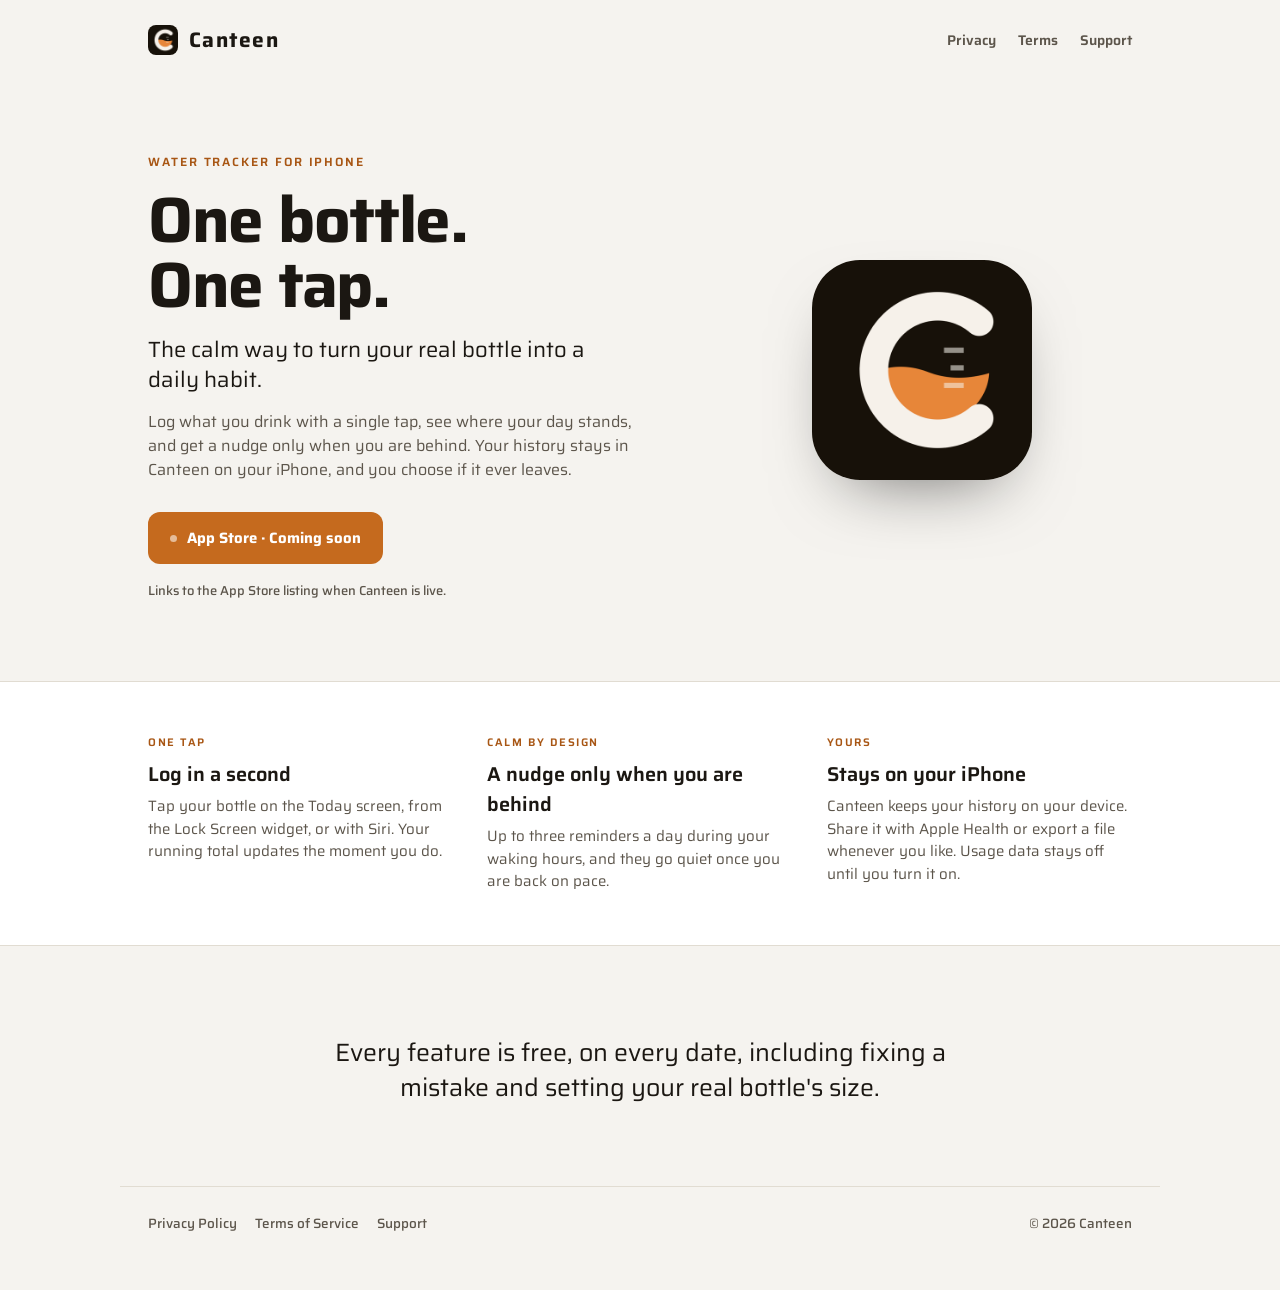
==== index.html @ 7a8dfb1c "Add canteenwaterapp.com landing page and legal docs First version of the public Canteen site as a pl" ====
<!DOCTYPE html>
<html lang="en">
<head>
<meta charset="utf-8">
<meta name="viewport" content="width=device-width, initial-scale=1">
<title>Canteen · Water Tracker for iPhone</title>
<link rel="icon" type="image/png" sizes="32x32" href="favicon-32.png">
<link rel="icon" type="image/png" sizes="16x16" href="favicon-16.png">
<link rel="apple-touch-icon" sizes="180x180" href="apple-touch-icon.png">
<meta name="description" content="Canteen is a calm water tracker for iPhone. Log your real bottle with one tap, get a nudge only when you're behind, and keep your history on your device. Every feature is free.">
<link rel="stylesheet" href="canteen.css">
</head>
<body>

  <header class="nav">
    <a class="brand" href="/"><img src="icon-512.png" alt="Canteen app icon"><span class="wm">Canteen</span></a>
    <nav class="links">
      <a href="privacy.html">Privacy</a>
      <a href="terms.html">Terms</a>
      <a href="mailto:support@canteenwaterapp.com">Support</a>
    </nav>
  </header>

  <main>
    <section class="hero">
      <div>
        <p class="eyebrow">Water tracker for iPhone</p>
        <h1>One bottle. One tap.</h1>
        <p class="tag">The calm way to turn your real bottle into a daily habit.</p>
        <p class="sub">Log what you drink with a single tap, see where your day stands, and get a nudge only when you are behind. Your history stays in Canteen on your iPhone, and you choose if it ever leaves.</p>
        <div class="cta">
          <!-- TODO: replace href and label with the real App Store listing URL once the app is live. -->
          <a class="pill" href="#" aria-label="Canteen is coming to the App Store"><span class="dot"></span>App Store · Coming soon</a>
          <span class="note">Links to the App Store listing when Canteen is live.</span>
        </div>
      </div>
      <div>
        <img class="mark" src="icon-512.png" alt="Canteen app icon: a canteen cup filling with water">
      </div>
    </section>

    <section class="band">
      <div class="feats">
        <div class="feat">
          <div class="k">One tap</div>
          <h3>Log in a second</h3>
          <p>Tap your bottle on the Today screen, from the Lock Screen widget, or with Siri. Your running total updates the moment you do.</p>
        </div>
        <div class="feat">
          <div class="k">Calm by design</div>
          <h3>A nudge only when you are behind</h3>
          <p>Up to three reminders a day during your waking hours, and they go quiet once you are back on pace.</p>
        </div>
        <div class="feat">
          <div class="k">Yours</div>
          <h3>Stays on your iPhone</h3>
          <p>Canteen keeps your history on your device. Share it with Apple Health or export a file whenever you like. Usage data stays off until you turn it on.</p>
        </div>
      </div>
    </section>

    <section class="closing">
      <p>Every feature is free, on every date, including fixing a mistake and setting your real bottle's size.</p>
    </section>
  </main>

  <footer class="foot">
    <div>
      <a href="privacy.html">Privacy Policy</a><a href="terms.html">Terms of Service</a><a href="mailto:support@canteenwaterapp.com">Support</a>
    </div>
    <div>© 2026 Canteen</div>
  </footer>

</body>
</html>
---- canteen.css ----
/* Canteen · canteenwaterapp.com shared styles (Readout v3) */
@import url('https://fonts.googleapis.com/css2?family=Saira:wght@400;500;600;700&family=IBM+Plex+Mono:wght@500;600&display=swap');

:root{
  /* Readout v3 · warm dark (home) */
  --bg:#17130E; --surface:#221C16; --surface2:#2A231B;
  --divider:#2E2820; --border:#776F63;
  --t1:#F1EEE8; --t2:#A69F93;
  --accent:#E6853C; --accent-text:#E6853C; --accent-ink:#17130E;
  --seg-off:#3A332A;
  --disp:'IBM Plex Mono',ui-monospace,monospace;
  --ui:'Saira',system-ui,-apple-system,Segoe UI,sans-serif;
}
@media (prefers-color-scheme: light){
  :root{
    /* Readout v3 · warm paper */
    --bg:#F5F3EF; --surface:#FFFFFF; --surface2:#EEEAE3;
    --divider:#E1DCD2; --border:#6E6659;
    --t1:#1B1712; --t2:#5C554B;
    --accent:#C56A1E; --accent-text:#A85614; --accent-ink:#FFFFFF;
    --seg-off:#E4E0D8;
  }
}

*{box-sizing:border-box;}
html{scroll-behavior:smooth;}
body{margin:0;background:var(--bg);color:var(--t1);
  font-family:var(--ui);line-height:1.5;-webkit-font-smoothing:antialiased;}
a{color:var(--accent-text);text-underline-offset:2px;}
.num{font-family:var(--disp);font-variant-numeric:tabular-nums;}

/* header */
.nav{max-width:1040px;margin:0 auto;padding:24px 28px;display:flex;align-items:center;justify-content:space-between;gap:20px;}
.brand{display:flex;align-items:center;gap:11px;text-decoration:none;}
.brand img{width:30px;height:30px;border-radius:8px;flex:none;display:block;}
.brand .wm{font-weight:700;font-size:21px;letter-spacing:0.06em;color:var(--t1);}
.nav .links{display:flex;gap:22px;font:600 14px var(--ui);}
.nav .links a{color:var(--t2);text-decoration:none;}
.nav .links a:hover{color:var(--accent-text);}

/* homepage hero */
.hero{max-width:1040px;margin:0 auto;padding:60px 28px 44px;display:grid;grid-template-columns:1.1fr 0.9fr;gap:52px;align-items:center;}
@media(max-width:760px){.hero{grid-template-columns:1fr;gap:40px;padding-top:36px;}}
.hero .eyebrow{font:600 12px var(--ui);letter-spacing:0.16em;text-transform:uppercase;color:var(--accent-text);}
.hero h1{font-weight:700;font-size:clamp(40px,6.2vw,64px);line-height:1.02;letter-spacing:-0.02em;margin:16px 0 0;text-wrap:balance;}
.hero .tag{font-size:clamp(18px,2.3vw,22px);color:var(--t1);margin:18px 0 0;max-width:30ch;line-height:1.35;}
.hero .sub{font-size:16px;color:var(--t2);margin:16px 0 0;max-width:46ch;}
.cta{margin-top:30px;display:flex;align-items:center;gap:16px;flex-wrap:wrap;}
.pill{display:inline-flex;align-items:center;gap:10px;background:var(--accent);color:var(--accent-ink);
  font:700 15px var(--ui);padding:14px 22px;border-radius:12px;text-decoration:none;}
.pill .dot{width:7px;height:7px;border-radius:999px;background:var(--accent-ink);opacity:0.55;}
.cta .note{font:500 13px var(--ui);color:var(--t2);}

/* hero mark */
.mark{width:220px;height:220px;border-radius:48px;margin:0 auto;display:block;
  box-shadow:0 30px 70px -34px rgba(0,0,0,0.6);}
@media(max-width:760px){.mark{width:168px;height:168px;border-radius:38px;}}

/* feature band */
.band{background:var(--surface);border-top:1px solid var(--divider);border-bottom:1px solid var(--divider);margin-top:36px;}
.feats{max-width:1040px;margin:0 auto;padding:52px 28px;display:grid;grid-template-columns:repeat(3,1fr);gap:34px;}
@media(max-width:760px){.feats{grid-template-columns:1fr;gap:28px;}}
.feat .k{font:600 11px var(--ui);letter-spacing:0.14em;text-transform:uppercase;color:var(--accent-text);}
.feat h3{font-weight:600;font-size:20px;margin:8px 0 6px;}
.feat p{font-size:15px;color:var(--t2);margin:0;}

.closing{max-width:680px;margin:0 auto;padding:64px 28px 16px;text-align:center;}
.closing p{font-size:clamp(20px,3vw,25px);color:var(--t1);line-height:1.4;}

/* footer */
.foot{max-width:1040px;margin:40px auto 0;padding:26px 28px 56px;border-top:1px solid var(--divider);
  display:flex;align-items:center;justify-content:space-between;gap:16px;flex-wrap:wrap;font:500 13.5px var(--ui);color:var(--t2);}
.foot a{color:var(--t2);text-decoration:none;margin-right:18px;}
.foot a:hover{color:var(--accent-text);}

/* legal document pages */
.doc{max-width:66ch;margin:0 auto;padding:40px 28px 100px;}
.doc .back{display:inline-block;font:600 13px var(--ui);color:var(--accent-text);text-decoration:none;margin-bottom:10px;}
.doc h1{font-weight:700;font-size:clamp(32px,5vw,44px);letter-spacing:-0.015em;margin:6px 0 0;}
.doc .meta{margin-top:12px;font-size:13.5px;color:var(--t2);}
.doc hr{border:none;border-top:1px solid var(--divider);margin:24px 0 0;}
.doc section{padding-top:30px;}
.doc h2{font-weight:600;font-size:19px;margin:0 0 9px;display:flex;gap:11px;align-items:baseline;}
.doc h2 .n{color:var(--accent-text);font-size:14px;font-weight:600;flex:none;font-family:var(--disp);}
.doc p{margin:0 0 11px;font-size:16px;}
.doc ul{margin:4px 0 11px;padding-left:20px;}
.doc li{margin:0 0 7px;font-size:15.5px;}
.doc strong{color:var(--t1);}
.model{background:var(--surface);border:1px solid var(--divider);border-left:3px solid var(--accent);border-radius:0 10px 10px 0;padding:13px 16px;margin:10px 0;font-size:15px;}
.model .mh{font-weight:700;color:var(--accent-text);display:block;margin-bottom:4px;}
.crosslink{margin-top:40px;padding-top:18px;border-top:1px solid var(--divider);font-size:14px;color:var(--t2);}
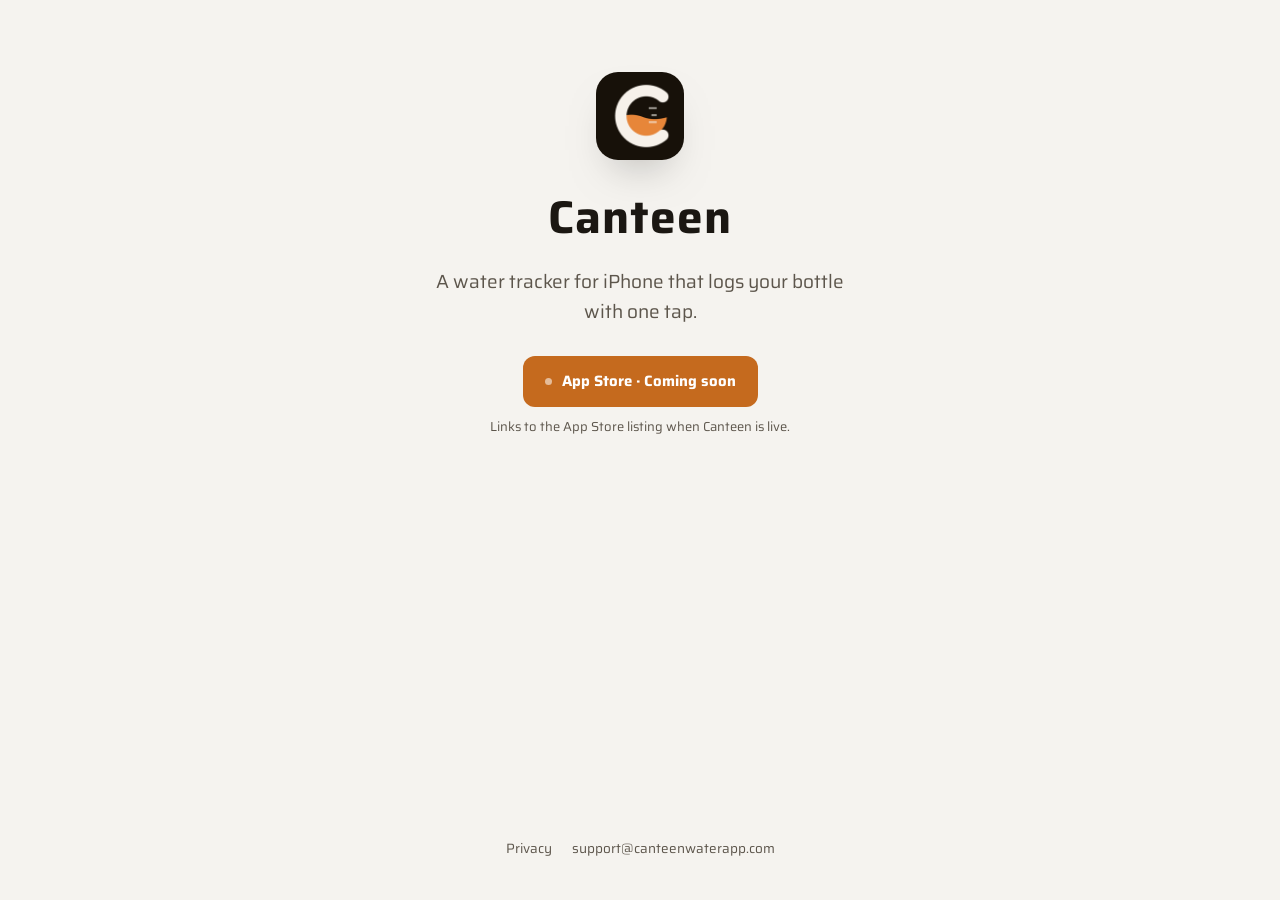
==== commit 966228b3: "Trim site to the minimal version Captain steer: keep only what the site needs.  - Remove terms.html " ====
--- a/index.html
+++ b/index.html
@@ -7,69 +7,23 @@
 <link rel="icon" type="image/png" sizes="32x32" href="favicon-32.png">
 <link rel="icon" type="image/png" sizes="16x16" href="favicon-16.png">
 <link rel="apple-touch-icon" sizes="180x180" href="apple-touch-icon.png">
-<meta name="description" content="Canteen is a calm water tracker for iPhone. Log your real bottle with one tap, get a nudge only when you're behind, and keep your history on your device. Every feature is free.">
+<meta name="description" content="Canteen is a water tracker for iPhone that logs your bottle with one tap.">
 <link rel="stylesheet" href="canteen.css">
 </head>
 <body>
 
-  <header class="nav">
-    <a class="brand" href="/"><img src="icon-512.png" alt="Canteen app icon"><span class="wm">Canteen</span></a>
-    <nav class="links">
-      <a href="privacy.html">Privacy</a>
-      <a href="terms.html">Terms</a>
-      <a href="mailto:support@canteenwaterapp.com">Support</a>
-    </nav>
-  </header>
+  <main class="home">
+    <img class="mark" src="apple-touch-icon.png" alt="Canteen app icon">
+    <h1>Canteen</h1>
+    <p class="line">A water tracker for iPhone that logs your bottle with one tap.</p>
+    <!-- TODO: replace href and label with the real App Store listing URL once the app is live. -->
+    <a class="pill" href="#" aria-label="Canteen is coming to the App Store"><span class="dot"></span>App Store · Coming soon</a>
+    <p class="note">Links to the App Store listing when Canteen is live.</p>
 
-  <main>
-    <section class="hero">
-      <div>
-        <p class="eyebrow">Water tracker for iPhone</p>
-        <h1>One bottle. One tap.</h1>
-        <p class="tag">The calm way to turn your real bottle into a daily habit.</p>
-        <p class="sub">Log what you drink with a single tap, see where your day stands, and get a nudge only when you are behind. Your history stays in Canteen on your iPhone, and you choose if it ever leaves.</p>
-        <div class="cta">
-          <!-- TODO: replace href and label with the real App Store listing URL once the app is live. -->
-          <a class="pill" href="#" aria-label="Canteen is coming to the App Store"><span class="dot"></span>App Store · Coming soon</a>
-          <span class="note">Links to the App Store listing when Canteen is live.</span>
-        </div>
-      </div>
-      <div>
-        <img class="mark" src="icon-512.png" alt="Canteen app icon: a canteen cup filling with water">
-      </div>
-    </section>
-
-    <section class="band">
-      <div class="feats">
-        <div class="feat">
-          <div class="k">One tap</div>
-          <h3>Log in a second</h3>
-          <p>Tap your bottle on the Today screen, from the Lock Screen widget, or with Siri. Your running total updates the moment you do.</p>
-        </div>
-        <div class="feat">
-          <div class="k">Calm by design</div>
-          <h3>A nudge only when you are behind</h3>
-          <p>Up to three reminders a day during your waking hours, and they go quiet once you are back on pace.</p>
-        </div>
-        <div class="feat">
-          <div class="k">Yours</div>
-          <h3>Stays on your iPhone</h3>
-          <p>Canteen keeps your history on your device. Share it with Apple Health or export a file whenever you like. Usage data stays off until you turn it on.</p>
-        </div>
-      </div>
-    </section>
-
-    <section class="closing">
-      <p>Every feature is free, on every date, including fixing a mistake and setting your real bottle's size.</p>
-    </section>
+    <footer class="home-foot">
+      <a href="privacy.html">Privacy</a><a href="mailto:support@canteenwaterapp.com">support@canteenwaterapp.com</a>
+    </footer>
   </main>
-
-  <footer class="foot">
-    <div>
-      <a href="privacy.html">Privacy Policy</a><a href="terms.html">Terms of Service</a><a href="mailto:support@canteenwaterapp.com">Support</a>
-    </div>
-    <div>© 2026 Canteen</div>
-  </footer>
 
 </body>
 </html>
--- a/canteen.css
+++ b/canteen.css
@@ -1,91 +1,52 @@
 /* Canteen · canteenwaterapp.com shared styles (Readout v3) */
-@import url('https://fonts.googleapis.com/css2?family=Saira:wght@400;500;600;700&family=IBM+Plex+Mono:wght@500;600&display=swap');
+@import url('https://fonts.googleapis.com/css2?family=Saira:wght@400;500;600;700&display=swap');
 
 :root{
   /* Readout v3 · warm dark (home) */
-  --bg:#17130E; --surface:#221C16; --surface2:#2A231B;
+  --bg:#17130E; --surface:#221C16;
   --divider:#2E2820; --border:#776F63;
   --t1:#F1EEE8; --t2:#A69F93;
   --accent:#E6853C; --accent-text:#E6853C; --accent-ink:#17130E;
-  --seg-off:#3A332A;
-  --disp:'IBM Plex Mono',ui-monospace,monospace;
   --ui:'Saira',system-ui,-apple-system,Segoe UI,sans-serif;
 }
 @media (prefers-color-scheme: light){
   :root{
     /* Readout v3 · warm paper */
-    --bg:#F5F3EF; --surface:#FFFFFF; --surface2:#EEEAE3;
+    --bg:#F5F3EF; --surface:#FFFFFF;
     --divider:#E1DCD2; --border:#6E6659;
     --t1:#1B1712; --t2:#5C554B;
     --accent:#C56A1E; --accent-text:#A85614; --accent-ink:#FFFFFF;
-    --seg-off:#E4E0D8;
   }
 }
 
 *{box-sizing:border-box;}
-html{scroll-behavior:smooth;}
 body{margin:0;background:var(--bg);color:var(--t1);
-  font-family:var(--ui);line-height:1.5;-webkit-font-smoothing:antialiased;}
+  font-family:var(--ui);line-height:1.55;-webkit-font-smoothing:antialiased;}
 a{color:var(--accent-text);text-underline-offset:2px;}
-.num{font-family:var(--disp);font-variant-numeric:tabular-nums;}
 
-/* header */
-.nav{max-width:1040px;margin:0 auto;padding:24px 28px;display:flex;align-items:center;justify-content:space-between;gap:20px;}
-.brand{display:flex;align-items:center;gap:11px;text-decoration:none;}
-.brand img{width:30px;height:30px;border-radius:8px;flex:none;display:block;}
-.brand .wm{font-weight:700;font-size:21px;letter-spacing:0.06em;color:var(--t1);}
-.nav .links{display:flex;gap:22px;font:600 14px var(--ui);}
-.nav .links a{color:var(--t2);text-decoration:none;}
-.nav .links a:hover{color:var(--accent-text);}
+/* home */
+.home{min-height:100vh;max-width:600px;margin:0 auto;padding:72px 28px 40px;
+  display:flex;flex-direction:column;align-items:center;text-align:center;}
+.home .mark{width:88px;height:88px;border-radius:22px;display:block;
+  box-shadow:0 22px 48px -26px rgba(0,0,0,0.55);}
+.home h1{font-weight:700;font-size:clamp(34px,8vw,46px);letter-spacing:0.02em;margin:22px 0 0;}
+.home .line{font-size:clamp(17px,2.6vw,19px);color:var(--t2);margin:14px 0 0;max-width:34ch;}
+.pill{display:inline-flex;align-items:center;gap:10px;margin-top:30px;
+  background:var(--accent);color:var(--accent-ink);
+  font-weight:700;font-size:15px;padding:14px 22px;border-radius:12px;text-decoration:none;}
+.pill .dot{width:7px;height:7px;border-radius:999px;background:var(--accent-ink);opacity:0.55;}
+.home .note{font-size:13px;color:var(--t2);margin-top:10px;}
+.home-foot{margin-top:auto;padding-top:48px;font-size:13.5px;color:var(--t2);}
+.home-foot a{color:var(--t2);text-decoration:none;margin:0 10px;}
+.home-foot a:hover{color:var(--accent-text);}
 
-/* homepage hero */
-.hero{max-width:1040px;margin:0 auto;padding:60px 28px 44px;display:grid;grid-template-columns:1.1fr 0.9fr;gap:52px;align-items:center;}
-@media(max-width:760px){.hero{grid-template-columns:1fr;gap:40px;padding-top:36px;}}
-.hero .eyebrow{font:600 12px var(--ui);letter-spacing:0.16em;text-transform:uppercase;color:var(--accent-text);}
-.hero h1{font-weight:700;font-size:clamp(40px,6.2vw,64px);line-height:1.02;letter-spacing:-0.02em;margin:16px 0 0;text-wrap:balance;}
-.hero .tag{font-size:clamp(18px,2.3vw,22px);color:var(--t1);margin:18px 0 0;max-width:30ch;line-height:1.35;}
-.hero .sub{font-size:16px;color:var(--t2);margin:16px 0 0;max-width:46ch;}
-.cta{margin-top:30px;display:flex;align-items:center;gap:16px;flex-wrap:wrap;}
-.pill{display:inline-flex;align-items:center;gap:10px;background:var(--accent);color:var(--accent-ink);
-  font:700 15px var(--ui);padding:14px 22px;border-radius:12px;text-decoration:none;}
-.pill .dot{width:7px;height:7px;border-radius:999px;background:var(--accent-ink);opacity:0.55;}
-.cta .note{font:500 13px var(--ui);color:var(--t2);}
-
-/* hero mark */
-.mark{width:220px;height:220px;border-radius:48px;margin:0 auto;display:block;
-  box-shadow:0 30px 70px -34px rgba(0,0,0,0.6);}
-@media(max-width:760px){.mark{width:168px;height:168px;border-radius:38px;}}
-
-/* feature band */
-.band{background:var(--surface);border-top:1px solid var(--divider);border-bottom:1px solid var(--divider);margin-top:36px;}
-.feats{max-width:1040px;margin:0 auto;padding:52px 28px;display:grid;grid-template-columns:repeat(3,1fr);gap:34px;}
-@media(max-width:760px){.feats{grid-template-columns:1fr;gap:28px;}}
-.feat .k{font:600 11px var(--ui);letter-spacing:0.14em;text-transform:uppercase;color:var(--accent-text);}
-.feat h3{font-weight:600;font-size:20px;margin:8px 0 6px;}
-.feat p{font-size:15px;color:var(--t2);margin:0;}
-
-.closing{max-width:680px;margin:0 auto;padding:64px 28px 16px;text-align:center;}
-.closing p{font-size:clamp(20px,3vw,25px);color:var(--t1);line-height:1.4;}
-
-/* footer */
-.foot{max-width:1040px;margin:40px auto 0;padding:26px 28px 56px;border-top:1px solid var(--divider);
-  display:flex;align-items:center;justify-content:space-between;gap:16px;flex-wrap:wrap;font:500 13.5px var(--ui);color:var(--t2);}
-.foot a{color:var(--t2);text-decoration:none;margin-right:18px;}
-.foot a:hover{color:var(--accent-text);}
-
-/* legal document pages */
-.doc{max-width:66ch;margin:0 auto;padding:40px 28px 100px;}
-.doc .back{display:inline-block;font:600 13px var(--ui);color:var(--accent-text);text-decoration:none;margin-bottom:10px;}
-.doc h1{font-weight:700;font-size:clamp(32px,5vw,44px);letter-spacing:-0.015em;margin:6px 0 0;}
-.doc .meta{margin-top:12px;font-size:13.5px;color:var(--t2);}
-.doc hr{border:none;border-top:1px solid var(--divider);margin:24px 0 0;}
-.doc section{padding-top:30px;}
-.doc h2{font-weight:600;font-size:19px;margin:0 0 9px;display:flex;gap:11px;align-items:baseline;}
-.doc h2 .n{color:var(--accent-text);font-size:14px;font-weight:600;flex:none;font-family:var(--disp);}
-.doc p{margin:0 0 11px;font-size:16px;}
-.doc ul{margin:4px 0 11px;padding-left:20px;}
-.doc li{margin:0 0 7px;font-size:15.5px;}
+/* privacy document */
+.doc{max-width:60ch;margin:0 auto;padding:44px 28px 90px;}
+.doc .brand{display:inline-block;font-weight:600;font-size:13px;color:var(--accent-text);text-decoration:none;margin-bottom:12px;}
+.doc h1{font-weight:700;font-size:clamp(30px,5vw,40px);letter-spacing:-0.01em;margin:4px 0 0;}
+.doc .meta{margin-top:10px;font-size:13.5px;color:var(--t2);}
+.doc hr{border:none;border-top:1px solid var(--divider);margin:22px 0 4px;}
+.doc p{margin:18px 0 0;font-size:16px;}
 .doc strong{color:var(--t1);}
-.model{background:var(--surface);border:1px solid var(--divider);border-left:3px solid var(--accent);border-radius:0 10px 10px 0;padding:13px 16px;margin:10px 0;font-size:15px;}
-.model .mh{font-weight:700;color:var(--accent-text);display:block;margin-bottom:4px;}
-.crosslink{margin-top:40px;padding-top:18px;border-top:1px solid var(--divider);font-size:14px;color:var(--t2);}
+.doc .foot{margin-top:40px;padding-top:18px;border-top:1px solid var(--divider);font-size:13.5px;color:var(--t2);}
+.doc .foot a{color:var(--t2);text-decoration:none;}
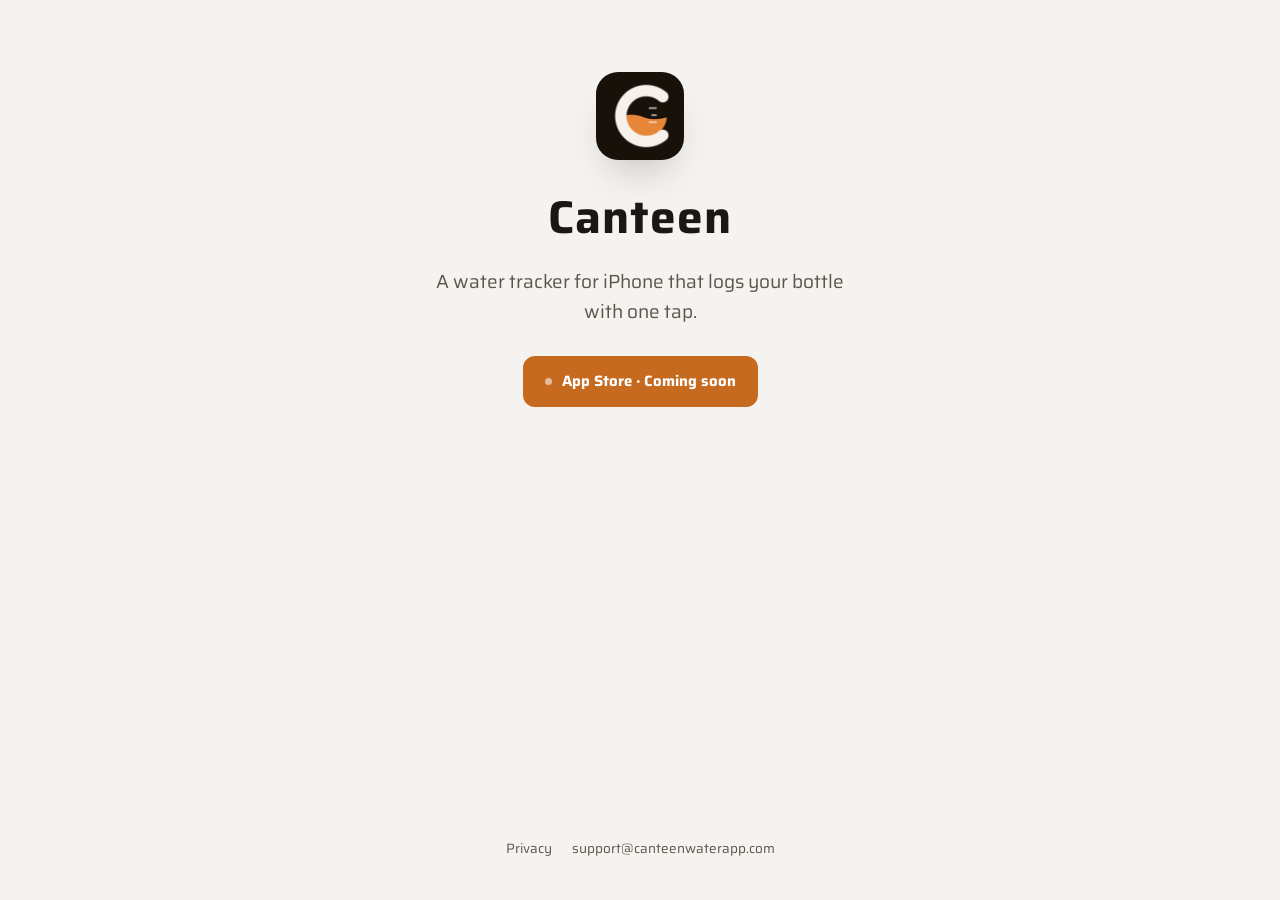
==== commit 143f6a6c: "Drop the App Store note line from the landing page" ====
--- a/index.html
+++ b/index.html
@@ -18,7 +18,6 @@
     <p class="line">A water tracker for iPhone that logs your bottle with one tap.</p>
     <!-- TODO: replace href and label with the real App Store listing URL once the app is live. -->
     <a class="pill" href="#" aria-label="Canteen is coming to the App Store"><span class="dot"></span>App Store · Coming soon</a>
-    <p class="note">Links to the App Store listing when Canteen is live.</p>
 
     <footer class="home-foot">
       <a href="privacy.html">Privacy</a><a href="mailto:support@canteenwaterapp.com">support@canteenwaterapp.com</a>
